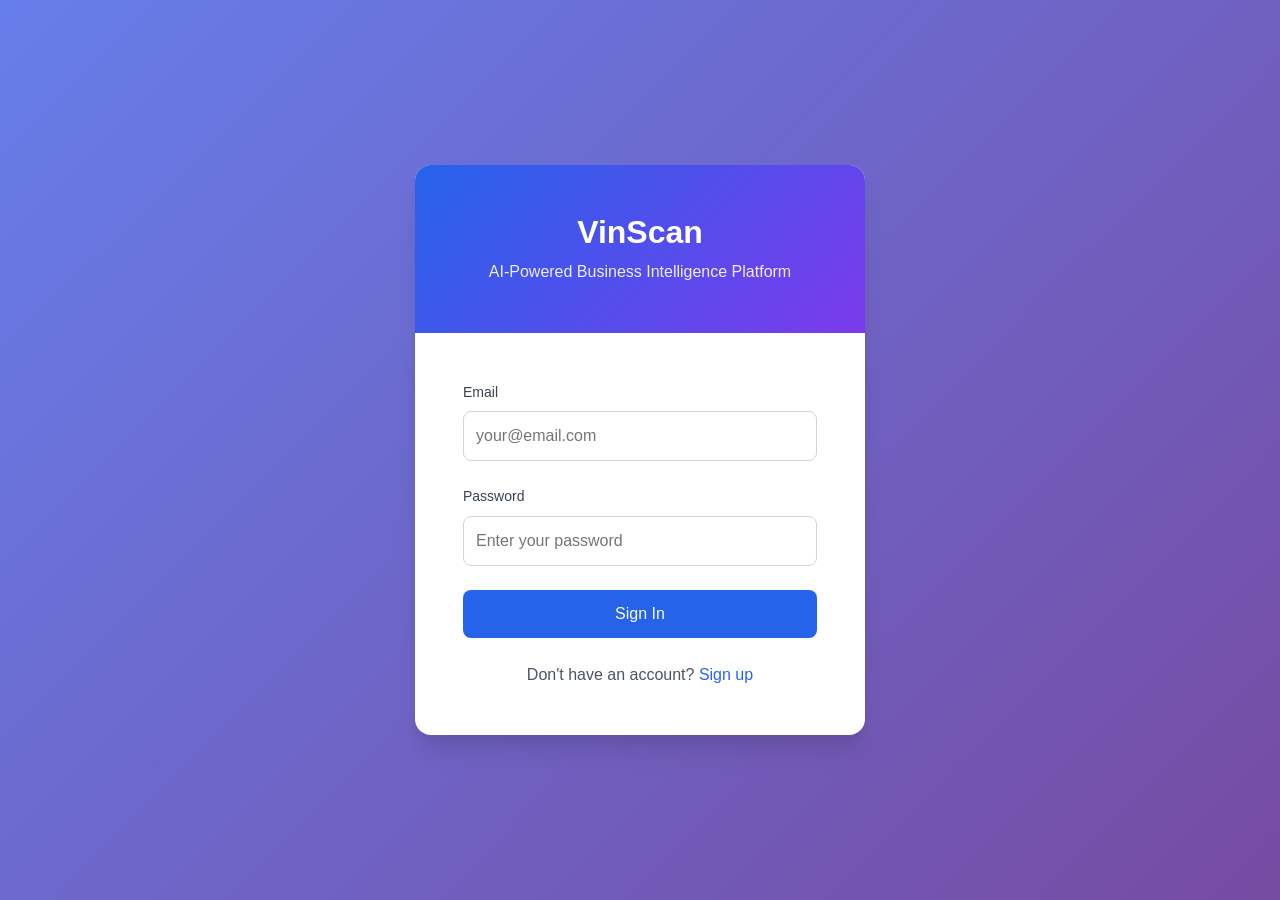
==== static/index.html @ 748e8a0b "Initial commit" ====
<!DOCTYPE html>
<html lang="en">
<head>
    <meta charset="UTF-8">
    <meta name="viewport" content="width=device-width, initial-scale=1.0">
    <title>VinScan - Business Intelligence Platform</title>
    <link rel="stylesheet" href="/static/css/main.css">
    <link rel="stylesheet" href="/static/css/components.css">
    <link rel="stylesheet" href="/static/css/responsive.css">
    <style>
        /* Landing page specific styles */
        .landing-page {
            min-height: 100vh;
            display: flex;
            align-items: center;
            justify-content: center;
            background: linear-gradient(135deg, #667eea 0%, #764ba2 100%);
            padding: var(--spacing-lg);
        }

        .auth-container {
            background: white;
            border-radius: var(--radius-xl);
            box-shadow: var(--shadow-xl);
            width: 100%;
            max-width: 450px;
            overflow: hidden;
            position: relative;
        }

        .auth-header {
            background: linear-gradient(135deg, #2563eb 0%, #7c3aed 100%);
            color: white;
            padding: var(--spacing-2xl);
            text-align: center;
        }

        .auth-header h1 {
            color: white;
            margin-bottom: var(--spacing-sm);
            font-size: 2rem;
        }

        .auth-header p {
            color: rgba(255, 255, 255, 0.9);
            margin: 0;
        }

        .auth-forms {
            padding: var(--spacing-2xl);
        }

        .auth-form {
            display: none;
        }

        .auth-form.active {
            display: block;
        }

        .auth-form.show-signup .login-form {
            display: none;
        }

        .auth-form.show-signup .signup-form {
            display: block;
        }

        .auth-toggle {
            text-align: center;
            margin-top: var(--spacing-lg);
            color: var(--gray-600);
        }

        .auth-toggle a {
            color: var(--primary-blue);
            font-weight: 500;
            cursor: pointer;
        }

        .form-group {
            margin-bottom: var(--spacing-lg);
        }

        .password-strength {
            margin-top: var(--spacing-xs);
            font-size: 0.75rem;
            color: var(--gray-500);
        }

        .password-strength.weak {
            color: var(--error);
        }

        .password-strength.medium {
            color: var(--warning);
        }

        .password-strength.strong {
            color: var(--success);
        }

        @media (max-width: 640px) {
            .landing-page {
                padding: var(--spacing-md);
            }

            .auth-container {
                border-radius: var(--radius-lg);
            }

            .auth-header {
                padding: var(--spacing-xl);
            }

            .auth-header h1 {
                font-size: 1.75rem;
            }

            .auth-forms {
                padding: var(--spacing-xl);
            }
        }
    </style>
</head>
<body>
    <div class="landing-page">
        <div class="auth-container" id="auth-container">
            <div class="auth-header">
                <h1>VinScan</h1>
                <p>AI-Powered Business Intelligence Platform</p>
            </div>
            
            <div class="auth-forms">
                <!-- Login Form -->
                <form id="login-form" class="auth-form active">
                    <div class="form-group">
                        <label for="login-email" class="form-label">Email</label>
                        <input 
                            type="email" 
                            id="login-email" 
                            class="form-input" 
                            placeholder="your@email.com"
                            required
                            autocomplete="email"
                        >
                    </div>
                    
                    <div class="form-group">
                        <label for="login-password" class="form-label">Password</label>
                        <input 
                            type="password" 
                            id="login-password" 
                            class="form-input" 
                            placeholder="Enter your password"
                            required
                            autocomplete="current-password"
                        >
                    </div>
                    
                    <button type="submit" class="btn btn-primary btn-full">
                        Sign In
                    </button>
                    
                    <div class="auth-toggle">
                        Don't have an account? <a href="#" class="auth-toggle-link" data-form="signup">Sign up</a>
                    </div>
                </form>
                
                <!-- Signup Form -->
                <form id="signup-form" class="auth-form">
                    <div class="form-group">
                        <label for="signup-name" class="form-label">Full Name *</label>
                        <input 
                            type="text" 
                            id="signup-name" 
                            class="form-input" 
                            placeholder="John Doe"
                            required
                            autocomplete="name"
                        >
                    </div>
                    
                    <div class="form-group">
                        <label for="signup-email" class="form-label">Email *</label>
                        <input 
                            type="email" 
                            id="signup-email" 
                            class="form-input" 
                            placeholder="your@email.com"
                            required
                            autocomplete="email"
                        >
                    </div>
                    
                    <div class="form-group">
                        <label for="signup-password" class="form-label">Password *</label>
                        <input 
                            type="password" 
                            id="signup-password" 
                            class="form-input" 
                            placeholder="At least 6 characters, 1 digit, 1 uppercase"
                            required
                            autocomplete="new-password"
                        >
                        <div id="password-strength" class="password-strength"></div>
                    </div>
                    
                    <div class="form-group">
                        <label for="signup-position" class="form-label">Position</label>
                        <input 
                            type="text" 
                            id="signup-position" 
                            class="form-input" 
                            placeholder="CEO, Manager, etc."
                            autocomplete="organization-title"
                        >
                    </div>
                    
                    <div class="form-group">
                        <label for="signup-company" class="form-label">Company</label>
                        <input 
                            type="text" 
                            id="signup-company" 
                            class="form-input" 
                            placeholder="Your Company Name"
                            autocomplete="organization"
                        >
                    </div>
                    
                    <div class="form-group">
                        <label for="signup-website" class="form-label">Website URL</label>
                        <input 
                            type="url" 
                            id="signup-website" 
                            class="form-input" 
                            placeholder="https://example.com"
                            autocomplete="url"
                        >
                    </div>
                    
                    <button type="submit" class="btn btn-primary btn-full">
                        Create Account
                    </button>
                    
                    <div class="auth-toggle">
                        Already have an account? <a href="#" class="auth-toggle-link" data-form="login">Sign in</a>
                    </div>
                </form>
            </div>
        </div>
    </div>

    <!-- Scripts -->
    <script src="/static/js/utils.js"></script>
    <script src="/static/js/api.js"></script>
    <script src="/static/js/auth.js"></script>
    
    <script>
        // Toggle between login and signup forms
        document.querySelectorAll('.auth-toggle-link').forEach(link => {
            link.addEventListener('click', (e) => {
                e.preventDefault();
                const formType = e.target.dataset.form;
                const container = document.getElementById('auth-container');
                const loginForm = document.getElementById('login-form');
                const signupForm = document.getElementById('signup-form');
                
                if (formType === 'signup') {
                    loginForm.classList.remove('active');
                    signupForm.classList.add('active');
                } else {
                    signupForm.classList.remove('active');
                    loginForm.classList.add('active');
                }
            });
        });

        // Password strength indicator
        const passwordInput = document.getElementById('signup-password');
        const strengthIndicator = document.getElementById('password-strength');
        
        if (passwordInput && strengthIndicator) {
            passwordInput.addEventListener('input', (e) => {
                const password = e.target.value;
                if (password.length === 0) {
                    strengthIndicator.textContent = '';
                    strengthIndicator.className = 'password-strength';
                    return;
                }
                
                const validation = validatePassword(password);
                if (validation.valid) {
                    strengthIndicator.textContent = '✓ Password strength: Strong';
                    strengthIndicator.className = 'password-strength strong';
                } else {
                    const strength = password.length < 4 ? 'weak' : 'medium';
                    strengthIndicator.textContent = `Password strength: ${strength.charAt(0).toUpperCase() + strength.slice(1)}`;
                    strengthIndicator.className = `password-strength ${strength}`;
                }
            });
        }

        // Check if already authenticated
        if (isAuthenticated()) {
            window.location.href = '/dashboard';
        }
    </script>
</body>
</html>
---- static/css/main.css ----
/* ============================================
   VinScan - Main Stylesheet
   Professional Business Consulting Platform
   ============================================ */

/* CSS Variables for Theme */
:root {
    /* Primary Colors */
    --primary-blue: #2563eb;
    --primary-blue-dark: #1e40af;
    --primary-blue-light: #3b82f6;
    
    /* Secondary Colors */
    --secondary-purple: #7c3aed;
    --secondary-purple-dark: #6d28d9;
    
    /* Neutral Colors */
    --gray-50: #f9fafb;
    --gray-100: #f3f4f6;
    --gray-200: #e5e7eb;
    --gray-300: #d1d5db;
    --gray-400: #9ca3af;
    --gray-500: #6b7280;
    --gray-600: #4b5563;
    --gray-700: #374151;
    --gray-800: #1f2937;
    --gray-900: #111827;
    
    /* Status Colors */
    --success: #10b981;
    --error: #ef4444;
    --warning: #f59e0b;
    --info: #3b82f6;
    
    /* Typography */
    --font-sans: -apple-system, BlinkMacSystemFont, 'Segoe UI', 'Roboto', 'Oxygen', 'Ubuntu', 'Cantarell', 'Fira Sans', 'Droid Sans', 'Helvetica Neue', sans-serif;
    --font-mono: 'SF Mono', Monaco, 'Cascadia Code', 'Roboto Mono', Consolas, 'Courier New', monospace;
    
    /* Spacing */
    --spacing-xs: 0.25rem;
    --spacing-sm: 0.5rem;
    --spacing-md: 1rem;
    --spacing-lg: 1.5rem;
    --spacing-xl: 2rem;
    --spacing-2xl: 3rem;
    
    /* Border Radius */
    --radius-sm: 0.375rem;
    --radius-md: 0.5rem;
    --radius-lg: 0.75rem;
    --radius-xl: 1rem;
    
    /* Shadows */
    --shadow-sm: 0 1px 2px 0 rgba(0, 0, 0, 0.05);
    --shadow-md: 0 4px 6px -1px rgba(0, 0, 0, 0.1), 0 2px 4px -1px rgba(0, 0, 0, 0.06);
    --shadow-lg: 0 10px 15px -3px rgba(0, 0, 0, 0.1), 0 4px 6px -2px rgba(0, 0, 0, 0.05);
    --shadow-xl: 0 20px 25px -5px rgba(0, 0, 0, 0.1), 0 10px 10px -5px rgba(0, 0, 0, 0.04);
    
    /* Transitions */
    --transition-fast: 150ms ease-in-out;
    --transition-base: 300ms ease-in-out;
    --transition-slow: 500ms ease-in-out;
}

/* Reset & Base Styles */
* {
    margin: 0;
    padding: 0;
    box-sizing: border-box;
}

html {
    font-size: 16px;
    scroll-behavior: smooth;
}

body {
    font-family: var(--font-sans);
    font-size: 1rem;
    line-height: 1.6;
    color: var(--gray-800);
    background-color: var(--gray-50);
    -webkit-font-smoothing: antialiased;
    -moz-osx-font-smoothing: grayscale;
}

/* Typography */
h1, h2, h3, h4, h5, h6 {
    font-weight: 600;
    line-height: 1.2;
    color: var(--gray-900);
    margin-bottom: var(--spacing-md);
}

h1 {
    font-size: 2.5rem;
    font-weight: 700;
}

h2 {
    font-size: 2rem;
}

h3 {
    font-size: 1.5rem;
}

h4 {
    font-size: 1.25rem;
}

p {
    margin-bottom: var(--spacing-md);
    color: var(--gray-700);
}

a {
    color: var(--primary-blue);
    text-decoration: none;
    transition: color var(--transition-fast);
}

a:hover {
    color: var(--primary-blue-dark);
}

/* Layout Utilities */
.container {
    width: 100%;
    max-width: 1200px;
    margin: 0 auto;
    padding: 0 var(--spacing-md);
}

.container-fluid {
    width: 100%;
    padding: 0 var(--spacing-md);
}

.flex {
    display: flex;
}

.flex-col {
    flex-direction: column;
}

.items-center {
    align-items: center;
}

.justify-center {
    justify-content: center;
}

.justify-between {
    justify-content: space-between;
}

.gap-sm {
    gap: var(--spacing-sm);
}

.gap-md {
    gap: var(--spacing-md);
}

.gap-lg {
    gap: var(--spacing-lg);
}

/* Spacing Utilities */
.mt-sm { margin-top: var(--spacing-sm); }
.mt-md { margin-top: var(--spacing-md); }
.mt-lg { margin-top: var(--spacing-lg); }
.mb-sm { margin-bottom: var(--spacing-sm); }
.mb-md { margin-bottom: var(--spacing-md); }
.mb-lg { margin-bottom: var(--spacing-lg); }
.p-sm { padding: var(--spacing-sm); }
.p-md { padding: var(--spacing-md); }
.p-lg { padding: var(--spacing-lg); }

/* Text Utilities */
.text-center {
    text-align: center;
}

.text-left {
    text-align: left;
}

.text-right {
    text-align: right;
}

.text-sm {
    font-size: 0.875rem;
}

.text-lg {
    font-size: 1.125rem;
}

.text-xl {
    font-size: 1.25rem;
}

.font-bold {
    font-weight: 700;
}

.font-semibold {
    font-weight: 600;
}

.text-gray-500 {
    color: var(--gray-500);
}

.text-gray-700 {
    color: var(--gray-700);
}

.text-primary {
    color: var(--primary-blue);
}

/* Loading Spinner */
.spinner {
    border: 3px solid var(--gray-200);
    border-top: 3px solid var(--primary-blue);
    border-radius: 50%;
    width: 40px;
    height: 40px;
    animation: spin 1s linear infinite;
    margin: 0 auto;
}

@keyframes spin {
    0% { transform: rotate(0deg); }
    100% { transform: rotate(360deg); }
}

.spinner-sm {
    width: 20px;
    height: 20px;
    border-width: 2px;
}

/* Toast Notifications */
.toast-container {
    position: fixed;
    top: var(--spacing-lg);
    right: var(--spacing-lg);
    z-index: 1000;
    display: flex;
    flex-direction: column;
    gap: var(--spacing-sm);
}

.toast {
    background: white;
    padding: var(--spacing-md);
    border-radius: var(--radius-md);
    box-shadow: var(--shadow-lg);
    min-width: 300px;
    display: flex;
    align-items: center;
    gap: var(--spacing-md);
    animation: slideIn 0.3s ease-out;
}

.toast.success {
    border-left: 4px solid var(--success);
}

.toast.error {
    border-left: 4px solid var(--error);
}

.toast.warning {
    border-left: 4px solid var(--warning);
}

.toast.info {
    border-left: 4px solid var(--info);
}

@keyframes slideIn {
    from {
        transform: translateX(100%);
        opacity: 0;
    }
    to {
        transform: translateX(0);
        opacity: 1;
    }
}

/* Utility Classes */
.hidden {
    display: none !important;
}

.visible {
    display: block !important;
}

.w-full {
    width: 100%;
}

.h-full {
    height: 100%;
}

.min-h-screen {
    min-height: 100vh;
}

/* Scrollbar Styling */
::-webkit-scrollbar {
    width: 8px;
    height: 8px;
}

::-webkit-scrollbar-track {
    background: var(--gray-100);
}

::-webkit-scrollbar-thumb {
    background: var(--gray-400);
    border-radius: var(--radius-sm);
}

::-webkit-scrollbar-thumb:hover {
    background: var(--gray-500);
}
---- static/css/components.css ----
/* ============================================
   VinScan - Component Styles
   ============================================ */

/* Buttons */
.btn {
    display: inline-flex;
    align-items: center;
    justify-content: center;
    padding: 0.75rem 1.5rem;
    font-size: 1rem;
    font-weight: 500;
    line-height: 1.5;
    text-align: center;
    text-decoration: none;
    border: none;
    border-radius: var(--radius-md);
    cursor: pointer;
    transition: all var(--transition-fast);
    white-space: nowrap;
    user-select: none;
}

.btn:disabled {
    opacity: 0.6;
    cursor: not-allowed;
}

.btn-primary {
    background-color: var(--primary-blue);
    color: white;
}

.btn-primary:hover:not(:disabled) {
    background-color: var(--primary-blue-dark);
    transform: translateY(-1px);
    box-shadow: var(--shadow-md);
}

.btn-secondary {
    background-color: var(--gray-200);
    color: var(--gray-800);
}

.btn-secondary:hover:not(:disabled) {
    background-color: var(--gray-300);
}

.btn-outline {
    background-color: transparent;
    border: 2px solid var(--primary-blue);
    color: var(--primary-blue);
}

.btn-outline:hover:not(:disabled) {
    background-color: var(--primary-blue);
    color: white;
}

.btn-sm {
    padding: 0.5rem 1rem;
    font-size: 0.875rem;
}

.btn-lg {
    padding: 1rem 2rem;
    font-size: 1.125rem;
}

.btn-full {
    width: 100%;
}

/* Cards */
.card {
    background: white;
    border-radius: var(--radius-lg);
    box-shadow: var(--shadow-sm);
    padding: var(--spacing-lg);
    transition: box-shadow var(--transition-base);
}

.card:hover {
    box-shadow: var(--shadow-md);
}

.card-header {
    margin-bottom: var(--spacing-md);
    padding-bottom: var(--spacing-md);
    border-bottom: 1px solid var(--gray-200);
}

.card-title {
    font-size: 1.25rem;
    font-weight: 600;
    color: var(--gray-900);
    margin-bottom: 0;
}

.card-body {
    color: var(--gray-700);
}

.card-footer {
    margin-top: var(--spacing-md);
    padding-top: var(--spacing-md);
    border-top: 1px solid var(--gray-200);
}

/* Form Elements */
.form-group {
    margin-bottom: var(--spacing-lg);
}

.form-label {
    display: block;
    font-weight: 500;
    color: var(--gray-700);
    margin-bottom: var(--spacing-sm);
    font-size: 0.875rem;
}

.form-input,
.form-textarea,
.form-select {
    width: 100%;
    padding: 0.75rem;
    font-size: 1rem;
    line-height: 1.5;
    color: var(--gray-900);
    background-color: white;
    border: 1px solid var(--gray-300);
    border-radius: var(--radius-md);
    transition: all var(--transition-fast);
}

.form-input:focus,
.form-textarea:focus,
.form-select:focus {
    outline: none;
    border-color: var(--primary-blue);
    box-shadow: 0 0 0 3px rgba(37, 99, 235, 0.1);
}

.form-input:disabled,
.form-textarea:disabled,
.form-select:disabled {
    background-color: var(--gray-100);
    cursor: not-allowed;
}

.form-textarea {
    resize: vertical;
    min-height: 120px;
}

.form-error {
    display: block;
    margin-top: var(--spacing-xs);
    font-size: 0.875rem;
    color: var(--error);
}

.form-help {
    display: block;
    margin-top: var(--spacing-xs);
    font-size: 0.875rem;
    color: var(--gray-500);
}

/* Checkbox & Radio */
.checkbox-group,
.radio-group {
    display: flex;
    flex-direction: column;
    gap: var(--spacing-sm);
}

.checkbox-item,
.radio-item {
    display: flex;
    align-items: center;
    gap: var(--spacing-sm);
    cursor: pointer;
}

.checkbox-item input[type="checkbox"],
.radio-item input[type="radio"] {
    width: 18px;
    height: 18px;
    cursor: pointer;
    accent-color: var(--primary-blue);
}

.checkbox-item label,
.radio-item label {
    cursor: pointer;
    user-select: none;
}

/* Badges */
.badge {
    display: inline-flex;
    align-items: center;
    padding: 0.25rem 0.75rem;
    font-size: 0.75rem;
    font-weight: 500;
    border-radius: var(--radius-sm);
    white-space: nowrap;
}

.badge-primary {
    background-color: rgba(37, 99, 235, 0.1);
    color: var(--primary-blue);
}

.badge-success {
    background-color: rgba(16, 185, 129, 0.1);
    color: var(--success);
}

.badge-warning {
    background-color: rgba(245, 158, 11, 0.1);
    color: var(--warning);
}

.badge-error {
    background-color: rgba(239, 68, 68, 0.1);
    color: var(--error);
}

.badge-gray {
    background-color: var(--gray-200);
    color: var(--gray-700);
}

/* Navigation */
.nav {
    display: flex;
    align-items: center;
    gap: var(--spacing-lg);
    padding: var(--spacing-md) 0;
}

.nav-link {
    color: var(--gray-700);
    font-weight: 500;
    padding: var(--spacing-sm) var(--spacing-md);
    border-radius: var(--radius-md);
    transition: all var(--transition-fast);
}

.nav-link:hover {
    color: var(--primary-blue);
    background-color: rgba(37, 99, 235, 0.1);
}

.nav-link.active {
    color: var(--primary-blue);
    background-color: rgba(37, 99, 235, 0.1);
}

/* Sidebar */
.sidebar {
    width: 280px;
    background: white;
    border-right: 1px solid var(--gray-200);
    padding: var(--spacing-lg);
    height: 100vh;
    position: fixed;
    left: 0;
    top: 0;
    overflow-y: auto;
}

.sidebar-header {
    margin-bottom: var(--spacing-xl);
    padding-bottom: var(--spacing-lg);
    border-bottom: 1px solid var(--gray-200);
}

.sidebar-nav {
    display: flex;
    flex-direction: column;
    gap: var(--spacing-sm);
}

.sidebar-nav-item {
    display: flex;
    align-items: center;
    gap: var(--spacing-md);
    padding: var(--spacing-md);
    color: var(--gray-700);
    border-radius: var(--radius-md);
    transition: all var(--transition-fast);
    text-decoration: none;
}

.sidebar-nav-item:hover {
    background-color: var(--gray-100);
    color: var(--primary-blue);
}

.sidebar-nav-item.active {
    background-color: rgba(37, 99, 235, 0.1);
    color: var(--primary-blue);
    font-weight: 500;
}

/* Modal */
.modal-overlay {
    position: fixed;
    top: 0;
    left: 0;
    right: 0;
    bottom: 0;
    background-color: rgba(0, 0, 0, 0.5);
    display: flex;
    align-items: center;
    justify-content: center;
    z-index: 1000;
    animation: fadeIn var(--transition-base);
}

.modal {
    background: white;
    border-radius: var(--radius-lg);
    box-shadow: var(--shadow-xl);
    max-width: 500px;
    width: 90%;
    max-height: 90vh;
    overflow-y: auto;
    animation: slideUp var(--transition-base);
}

.modal-header {
    display: flex;
    align-items: center;
    justify-content: space-between;
    padding: var(--spacing-lg);
    border-bottom: 1px solid var(--gray-200);
}

.modal-title {
    font-size: 1.5rem;
    font-weight: 600;
    margin: 0;
}

.modal-close {
    background: none;
    border: none;
    font-size: 1.5rem;
    color: var(--gray-500);
    cursor: pointer;
    padding: 0;
    width: 32px;
    height: 32px;
    display: flex;
    align-items: center;
    justify-content: center;
    border-radius: var(--radius-sm);
    transition: all var(--transition-fast);
}

.modal-close:hover {
    background-color: var(--gray-100);
    color: var(--gray-900);
}

.modal-body {
    padding: var(--spacing-lg);
}

.modal-footer {
    display: flex;
    justify-content: flex-end;
    gap: var(--spacing-md);
    padding: var(--spacing-lg);
    border-top: 1px solid var(--gray-200);
}

@keyframes fadeIn {
    from { opacity: 0; }
    to { opacity: 1; }
}

@keyframes slideUp {
    from {
        transform: translateY(20px);
        opacity: 0;
    }
    to {
        transform: translateY(0);
        opacity: 1;
    }
}

/* Progress Bar */
.progress {
    width: 100%;
    height: 8px;
    background-color: var(--gray-200);
    border-radius: var(--radius-sm);
    overflow: hidden;
}

.progress-bar {
    height: 100%;
    background-color: var(--primary-blue);
    transition: width var(--transition-base);
    border-radius: var(--radius-sm);
}

/* Alert */
.alert {
    padding: var(--spacing-md);
    border-radius: var(--radius-md);
    margin-bottom: var(--spacing-md);
    display: flex;
    align-items: flex-start;
    gap: var(--spacing-md);
}

.alert-success {
    background-color: rgba(16, 185, 129, 0.1);
    color: var(--success);
    border-left: 4px solid var(--success);
}

.alert-error {
    background-color: rgba(239, 68, 68, 0.1);
    color: var(--error);
    border-left: 4px solid var(--error);
}

.alert-warning {
    background-color: rgba(245, 158, 11, 0.1);
    color: var(--warning);
    border-left: 4px solid var(--warning);
}

.alert-info {
    background-color: rgba(59, 130, 246, 0.1);
    color: var(--info);
    border-left: 4px solid var(--info);
}
---- static/css/responsive.css ----
/* ============================================
   VinScan - Responsive Styles
   Mobile-First Approach
   ============================================ */

/* Base: Mobile (default, up to 640px) */
.container {
    padding: 0 var(--spacing-md);
}

/* Tablet: 641px and up */
@media (min-width: 641px) {
    .container {
        padding: 0 var(--spacing-lg);
    }
    
    .grid-2 {
        display: grid;
        grid-template-columns: repeat(2, 1fr);
        gap: var(--spacing-lg);
    }
}

/* Desktop: 1024px and up */
@media (min-width: 1024px) {
    .container {
        padding: 0 var(--spacing-xl);
    }
    
    .grid-3 {
        display: grid;
        grid-template-columns: repeat(3, 1fr);
        gap: var(--spacing-lg);
    }
    
    .grid-4 {
        display: grid;
        grid-template-columns: repeat(4, 1fr);
        gap: var(--spacing-lg);
    }
}

/* Large Desktop: 1280px and up */
@media (min-width: 1280px) {
    .container {
        max-width: 1200px;
    }
}

/* Mobile-specific adjustments */
@media (max-width: 640px) {
    h1 {
        font-size: 2rem;
    }
    
    h2 {
        font-size: 1.75rem;
    }
    
    h3 {
        font-size: 1.5rem;
    }
    
    .btn {
        width: 100%;
        margin-bottom: var(--spacing-sm);
    }
    
    .card {
        padding: var(--spacing-md);
    }
    
    .modal {
        width: 95%;
        margin: var(--spacing-md);
    }
    
    .sidebar {
        width: 100%;
        transform: translateX(-100%);
        transition: transform var(--transition-base);
    }
    
    .sidebar.open {
        transform: translateX(0);
    }
    
    .toast-container {
        left: var(--spacing-md);
        right: var(--spacing-md);
    }
    
    .toast {
        min-width: auto;
        width: 100%;
    }
}

/* Tablet adjustments */
@media (min-width: 641px) and (max-width: 1023px) {
    .sidebar {
        width: 240px;
    }
    
    .main-content {
        margin-left: 240px;
    }
}

/* Desktop layout */
@media (min-width: 1024px) {
    .sidebar {
        width: 280px;
    }
    
    .main-content {
        margin-left: 280px;
    }
    
    .content-wrapper {
        display: flex;
    }
}

/* Print styles */
@media print {
    .sidebar,
    .nav,
    .btn,
    .modal-overlay {
        display: none !important;
    }
    
    .main-content {
        margin-left: 0 !important;
    }
    
    body {
        background: white;
    }
    
    .card {
        box-shadow: none;
        border: 1px solid var(--gray-300);
    }
}

/* High contrast mode support */
@media (prefers-contrast: high) {
    :root {
        --gray-300: #000000;
        --gray-500: #000000;
    }
    
    .card {
        border: 2px solid var(--gray-900);
    }
    
    .btn {
        border: 2px solid currentColor;
    }
}

/* Reduced motion support */
@media (prefers-reduced-motion: reduce) {
    *,
    *::before,
    *::after {
        animation-duration: 0.01ms !important;
        animation-iteration-count: 1 !important;
        transition-duration: 0.01ms !important;
    }
}

/* Landscape mobile orientation */
@media (max-width: 640px) and (orientation: landscape) {
    .sidebar {
        width: 200px;
    }
    
    h1 {
        font-size: 1.75rem;
    }
}
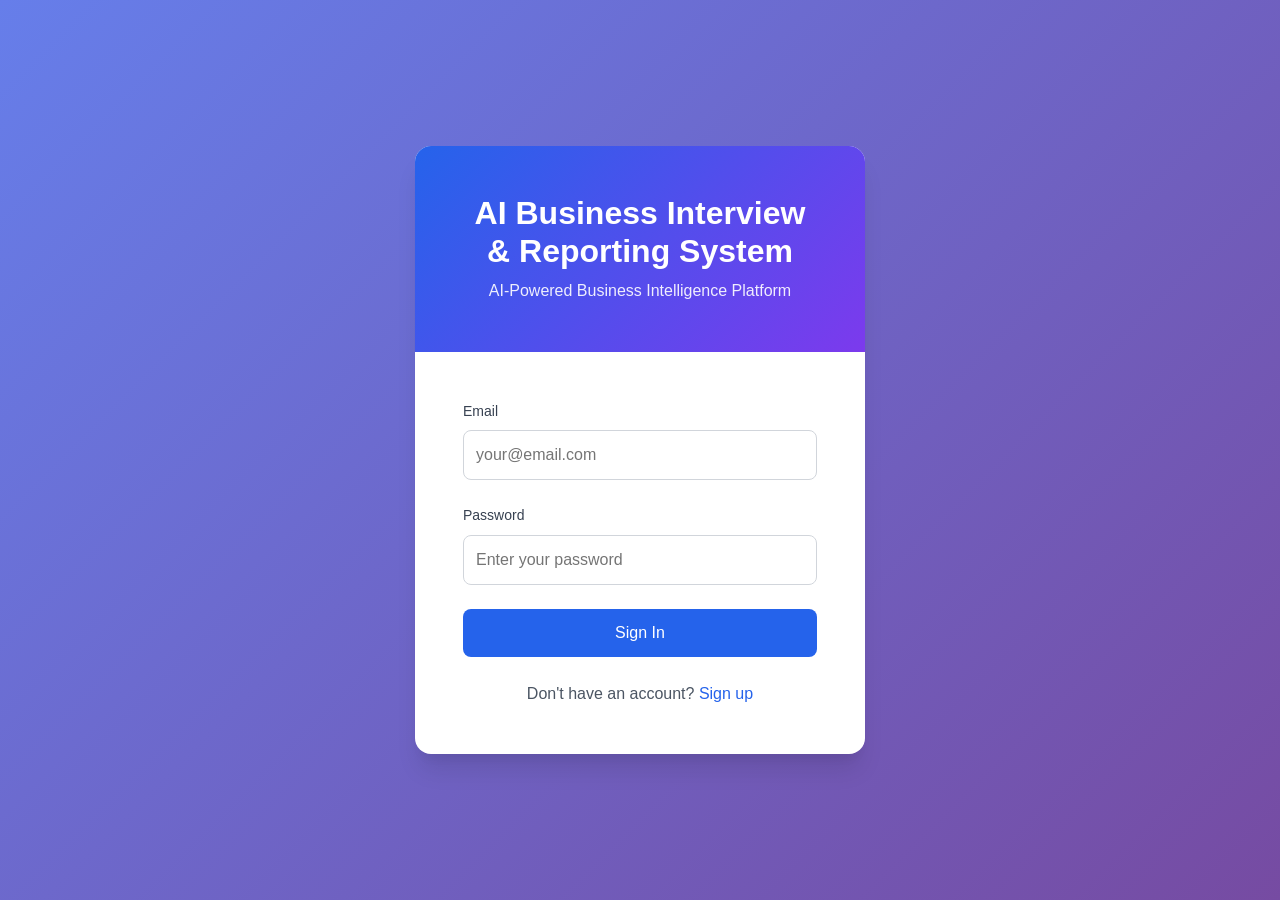
==== commit 7c16c566: "changes in name and port" ====
--- a/static/index.html
+++ b/static/index.html
@@ -3,7 +3,7 @@
 <head>
     <meta charset="UTF-8">
     <meta name="viewport" content="width=device-width, initial-scale=1.0">
-    <title>VinScan - Business Intelligence Platform</title>
+    <title>AI Business Interview & Reporting System</title>
     <link rel="stylesheet" href="/static/css/main.css">
     <link rel="stylesheet" href="/static/css/components.css">
     <link rel="stylesheet" href="/static/css/responsive.css">
@@ -127,7 +127,7 @@
     <div class="landing-page">
         <div class="auth-container" id="auth-container">
             <div class="auth-header">
-                <h1>VinScan</h1>
+                <h1>AI Business Interview & Reporting System</h1>
                 <p>AI-Powered Business Intelligence Platform</p>
             </div>
             
--- a/static/css/main.css
+++ b/static/css/main.css
@@ -1,5 +1,5 @@
 /* ============================================
-   VinScan - Main Stylesheet
+   AI Business Interview & Reporting System - Main Stylesheet
    Professional Business Consulting Platform
    ============================================ */
 
--- a/static/css/components.css
+++ b/static/css/components.css
@@ -1,5 +1,5 @@
 /* ============================================
-   VinScan - Component Styles
+   AI Business Interview & Reporting System- Component Styles
    ============================================ */
 
 /* Buttons */
--- a/static/css/responsive.css
+++ b/static/css/responsive.css
@@ -1,5 +1,5 @@
 /* ============================================
-   VinScan - Responsive Styles
+   AI Business Interview & Reporting System - Responsive Styles
    Mobile-First Approach
    ============================================ */
 
